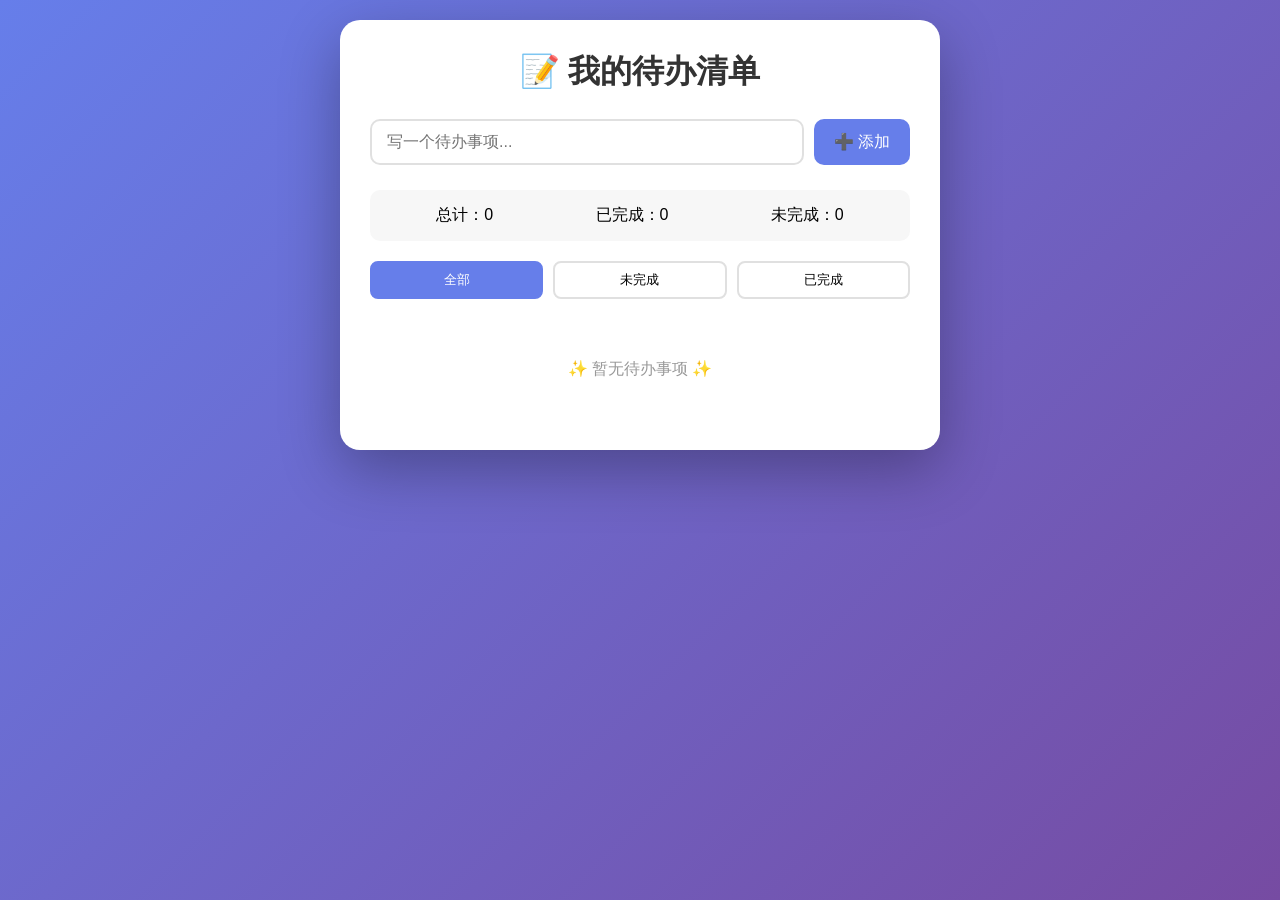
==== index.html @ 0700879c "第一次上传待办APP代码 完成待办列表的基础HTML/CSS/JS代码" ====
<!DOCTYPE html>
<html lang="zh-CN">
<head>
    <meta charset="UTF-8">
    <meta name="viewport" content="width=device-width, initial-scale=1.0">
    <title>我的待办清单</title>
    <link rel="stylesheet" href="style.css">
</head>
<body>
    <div class="container">
        <h1>📝 我的待办清单</h1>
        
        <!-- 输入区域 -->
        <div class="input-section">
            <input type="text" id="taskInput" placeholder="写一个待办事项...">
            <button id="addBtn">➕ 添加</button>
        </div>

        <!-- 统计区域 -->
        <div class="stats">
            <span>总计：<span id="totalCount">0</span></span>
            <span>已完成：<span id="completedCount">0</span></span>
            <span>未完成：<span id="uncompletedCount">0</span></span>
        </div>

        <!-- 筛选按钮 -->
        <div class="filter-buttons">
            <button class="filter-btn active" data-filter="all">全部</button>
            <button class="filter-btn" data-filter="active">未完成</button>
            <button class="filter-btn" data-filter="completed">已完成</button>
        </div>

        <!-- 待办列表 -->
        <ul id="todoList"></ul>
    </div>

    <script src="script.js"></script>
</body>
</html>
---- style.css ----
* {
    margin: 0;
    padding: 0;
    box-sizing: border-box;
}

body {
    font-family: -apple-system, BlinkMacSystemFont, 'Segoe UI', Roboto, sans-serif;
    background: linear-gradient(135deg, #667eea 0%, #764ba2 100%);
    min-height: 100vh;
    padding: 20px;
}

.container {
    max-width: 600px;
    margin: 0 auto;
    background: white;
    border-radius: 20px;
    padding: 30px;
    box-shadow: 0 20px 60px rgba(0,0,0,0.3);
}

h1 {
    text-align: center;
    color: #333;
    margin-bottom: 25px;
}

.input-section {
    display: flex;
    gap: 10px;
    margin-bottom: 25px;
}

#taskInput {
    flex: 1;
    padding: 12px 15px;
    border: 2px solid #e0e0e0;
    border-radius: 10px;
    font-size: 16px;
    transition: border-color 0.3s;
}

#taskInput:focus {
    outline: none;
    border-color: #667eea;
}

#addBtn {
    padding: 12px 20px;
    background: #667eea;
    color: white;
    border: none;
    border-radius: 10px;
    cursor: pointer;
    font-size: 16px;
    transition: background 0.3s;
}

#addBtn:hover {
    background: #5a67d8;
}

.stats {
    display: flex;
    justify-content: space-around;
    padding: 15px;
    background: #f7f7f7;
    border-radius: 10px;
    margin-bottom: 20px;
}

.filter-buttons {
    display: flex;
    gap: 10px;
    margin-bottom: 20px;
}

.filter-btn {
    flex: 1;
    padding: 8px;
    border: 2px solid #e0e0e0;
    background: white;
    border-radius: 8px;
    cursor: pointer;
    transition: all 0.3s;
}

.filter-btn.active {
    background: #667eea;
    color: white;
    border-color: #667eea;
}

#todoList {
    list-style: none;
}

.todo-item {
    display: flex;
    align-items: center;
    padding: 12px;
    background: #f9f9f9;
    margin-bottom: 10px;
    border-radius: 10px;
    transition: transform 0.2s;
}

.todo-item:hover {
    transform: translateX(5px);
}

.todo-item.completed {
    opacity: 0.6;
}

.todo-item.completed .todo-text {
    text-decoration: line-through;
}

.todo-checkbox {
    margin-right: 12px;
    width: 20px;
    height: 20px;
    cursor: pointer;
}

.todo-text {
    flex: 1;
    font-size: 16px;
}

.delete-btn {
    background: #ff4757;
    color: white;
    border: none;
    padding: 5px 12px;
    border-radius: 6px;
    cursor: pointer;
    font-size: 14px;
}

.delete-btn:hover {
    background: #ff3838;
}
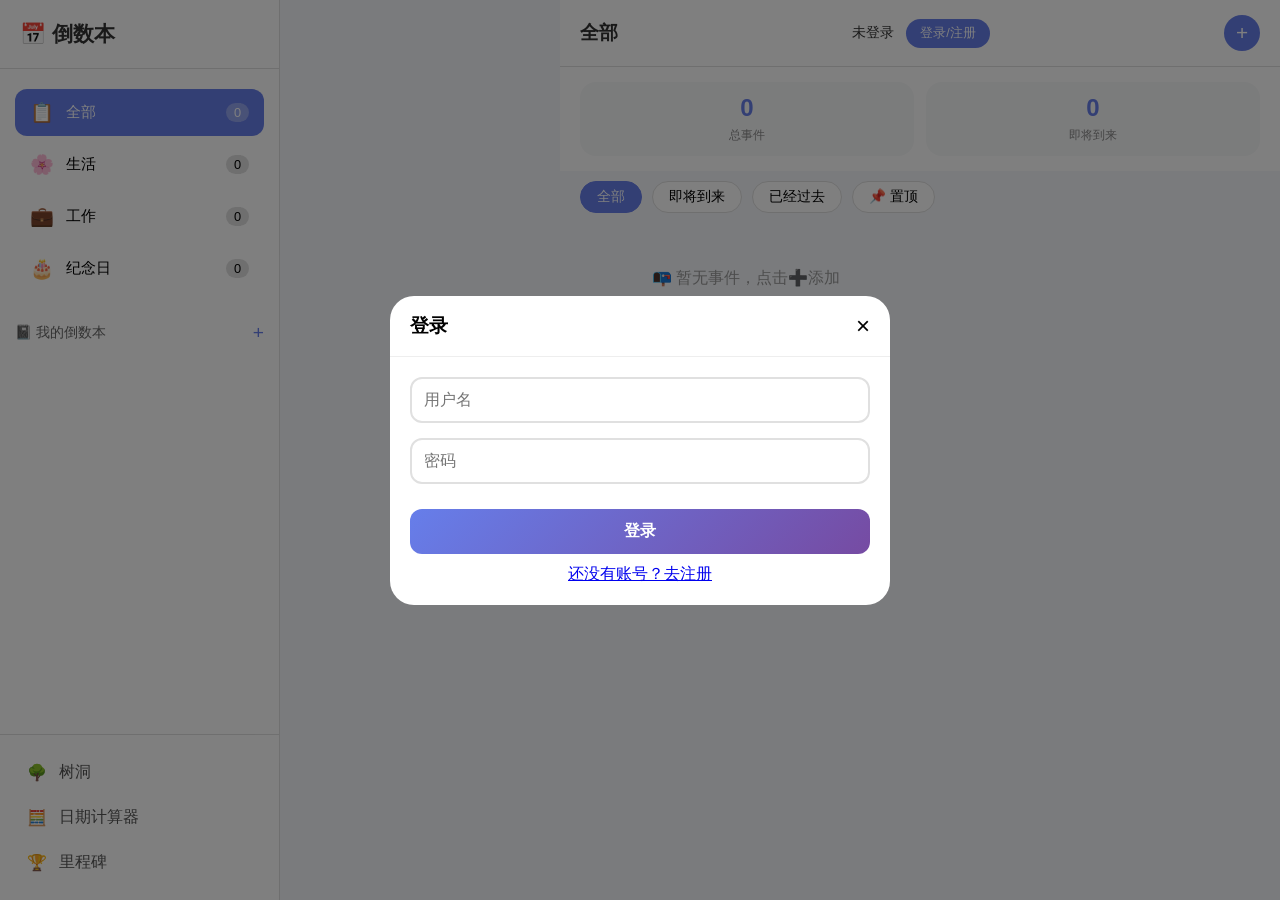
==== commit c19c764e: "Rename index6.html to index.html" ====
--- a/index.html
+++ b/index.html
@@ -2,38 +2,34 @@
 <html lang="zh-CN">
 <head>
     <meta charset="UTF-8">
-    <meta name="viewport" content="width=device-width, initial-scale=1.0">
-    <title>我的待办清单</title>
-    <link rel="stylesheet" href="style.css">
+    <meta name="viewport" content="width=device-width, initial-scale=1.0, user-scalable=yes">
+    <title>Days Matter Pro · 倒数日 + 树洞</title>
+    <link rel="stylesheet" href="style6.css">
 </head>
 <body>
-    <div class="container">
-        <h1>📝 我的待办清单</h1>
-        
-        <!-- 输入区域 -->
-        <div class="input-section">
-            <input type="text" id="taskInput" placeholder="写一个待办事项...">
-            <button id="addBtn">➕ 添加</button>
+<div class="app">
+    <div class="sidebar" id="sidebar">
+        <div class="sidebar-header"><h2>📅 倒数本</h2><button class="close-sidebar" id="closeSidebar">✕</button></div>
+        <div class="categories">
+            <div class="category-item active" data-category="all"><span class="category-icon">📋</span><span class="category-name">全部</span><span class="category-count" id="allCount">0</span></div>
+            <div class="category-item" data-category="life"><span class="category-icon">🌸</span><span class="category-name">生活</span><span class="category-count" id="lifeCount">0</span></div>
+            <div class="category-item" data-category="work"><span class="category-icon">💼</span><span class="category-name">工作</span><span class="category-count" id="workCount">0</span></div>
+            <div class="category-item" data-category="anniversary"><span class="category-icon">🎂</span><span class="category-name">纪念日</span><span class="category-count" id="anniversaryCount">0</span></div>
         </div>
-
-        <!-- 统计区域 -->
-        <div class="stats">
-            <span>总计：<span id="totalCount">0</span></span>
-            <span>已完成：<span id="completedCount">0</span></span>
-            <span>未完成：<span id="uncompletedCount">0</span></span>
-        </div>
-
-        <!-- 筛选按钮 -->
-        <div class="filter-buttons">
-            <button class="filter-btn active" data-filter="all">全部</button>
-            <button class="filter-btn" data-filter="active">未完成</button>
-            <button class="filter-btn" data-filter="completed">已完成</button>
-        </div>
-
-        <!-- 待办列表 -->
-        <ul id="todoList"></ul>
+        <div class="custom-notebooks"><div class="section-title"><span>📓 我的倒数本</span><button class="add-notebook-btn" id="addNotebookBtn">+</button></div><div id="notebookList" class="notebook-list"></div></div>
+        <div class="sidebar-footer"><div class="footer-item" id="showTreehole"><span>🌳</span><span>树洞</span></div><div class="footer-item" id="showCalculator"><span>🧮</span><span>日期计算器</span></div><div class="footer-item" id="showMilestones"><span>🏆</span><span>里程碑</span></div></div>
     </div>
-
-    <script src="script.js"></script>
+    <div class="main-content">
+        <div class="top-bar"><button class="menu-btn" id="menuBtn">☰</button><h1 id="currentCategoryTitle">全部</h1><div class="user-area"><span id="userGreeting" class="user-greeting"></span><button id="loginBtn" class="login-btn">登录/注册</button><button id="logoutBtn" class="logout-btn" style="display:none;">退出</button></div><button class="add-event-btn" id="openAddModalBtn">+</button></div>
+        <div id="countdownModule"><div class="stats-row"><div class="stat-mini"><div class="stat-mini-value" id="totalEvents">0</div><div class="stat-mini-label">总事件</div></div><div class="stat-mini"><div class="stat-mini-value" id="upcomingEvents">0</div><div class="stat-mini-label">即将到来</div></div></div><div class="filter-row"><button class="filter-chip active" data-status="all">全部</button><button class="filter-chip" data-status="upcoming">即将到来</button><button class="filter-chip" data-status="passed">已经过去</button><button class="filter-chip" data-status="pinned">📌 置顶</button></div><div id="eventsGrid" class="events-grid"></div></div>
+        <div id="treeholeModule" style="display: none;"><div class="treehole-container"><div class="treehole-header"><h2>🌳 树洞心声</h2><p>匿名倾诉，温暖回响</p></div><div id="treeholeLoginTip" class="login-tip" style="display:none;">🔒 请先登录，再分享你的心声或回复他人~</div><div class="post-form" id="treeholePostForm"><textarea id="treeholeContent" rows="3" placeholder="写下你的心声... (匿名发布)"></textarea><button id="publishPostBtn" class="publish-btn">🌱 发布心声</button></div><div id="postsList" class="posts-list"></div></div></div>
+        <div id="calculatorModule" style="display: none;"><div class="calculator-container"><h2>🧮 日期计算器</h2><div class="calculator-box"><div class="calc-field"><label>开始日期</label><input type="date" id="calcStartDate" class="calc-input"></div><div class="calc-field"><label>结束日期</label><input type="date" id="calcEndDate" class="calc-input"></div><button id="calcBtnPage" class="save-btn">📅 计算相差天数</button><div id="calcResultPage" class="calc-result-card" style="margin-top:15px;"></div></div></div></div>
+        <div id="milestonesModule" style="display: none;"><div class="milestones-container"><h2>🏆 我的里程碑</h2><div class="milestone-stats-page"><div class="milestone-card-page"><div class="milestone-number" id="totalDaysRecordPage">0</div><div class="milestone-label">累计事件数</div></div><div class="milestone-card-page"><div class="milestone-number" id="completedEventsCountPage">0</div><div class="milestone-label">已完成事件</div></div><div class="milestone-card-page"><div class="milestone-number" id="longestStreakPage">0</div><div class="milestone-label">最长连续打卡</div></div></div><div id="milestoneListPage" class="milestone-list-page"></div><div class="running-illustration"><p>✨ 继续奔跑，创造更多回忆 ✨</p></div></div></div>
+    </div>
+</div>
+<div id="eventModal" class="modal"><div class="modal-content"><div class="modal-header"><h3 id="modalTitle">添加新事件</h3><span class="close-modal">&times;</span></div><div class="modal-body"><input type="text" id="eventName" placeholder="事件名称" class="modal-input"><input type="date" id="eventDate" class="modal-input"><select id="eventCategory" class="modal-input"><option value="life">🌸 生活</option><option value="work">💼 工作</option><option value="anniversary">🎂 纪念日</option></select><select id="eventNotebook" class="modal-input"></select><div class="adv-toggle" id="advToggle"><span>⚙️ 高级选项</span><span class="adv-arrow">▼</span></div><div class="adv-panel" id="advPanel"><label class="adv-label"><input type="checkbox" id="eventPinned"> 📌 置顶</label><label class="adv-label"><span>🔄 重复</span><select id="eventRepeat"><option value="none">不重复</option><option value="daily">每天</option><option value="weekly">每周</option><option value="monthly">每月</option><option value="yearly">每年</option></select></label><label class="adv-label"><span>🎨 颜色</span><select id="eventColor"><option value="default">默认</option><option value="pink">粉色</option><option value="blue">蓝色</option><option value="orange">橙色</option><option value="green">绿色</option></select></label><label class="adv-label"><span>🖼️ 背景图片</span><input type="file" id="eventBgImage" accept="image/*"></label><div id="bgPreview" style="margin-top:5px;"></div></div><button id="saveEventBtn" class="save-btn">保存</button></div></div></div>
+<div id="notesModal" class="modal"><div class="modal-content"><div class="modal-header"><h3>📝 备注</h3><span class="close-modal">&times;</span></div><div class="modal-body"><div class="add-note-row"><input type="text" id="newNoteInput" placeholder="添加一条备注..."><button id="addNoteBtn">添加</button></div><ul id="notesList" class="notes-list"></ul></div></div></div>
+<div id="authModal" class="modal"><div class="modal-content"><div class="modal-header"><h3 id="authTitle">登录</h3><span class="close-modal">&times;</span></div><div class="modal-body"><input type="text" id="authUsername" placeholder="用户名" class="modal-input"><input type="password" id="authPassword" placeholder="密码" class="modal-input"><button id="authSubmitBtn" class="save-btn">登录</button><p style="margin-top:10px; text-align:center;"><a href="#" id="switchAuthMode">还没有账号？去注册</a></p></div></div></div>
+<script src="script6.js"></script>
 </body>
-</html>+</html>
--- a/style6.css
+++ b/style6.css
@@ -0,0 +1,865 @@
+* {
+    margin: 0;
+    padding: 0;
+    box-sizing: border-box;
+}
+
+body {
+    font-family: -apple-system, BlinkMacSystemFont, 'Segoe UI', 'PingFang SC', Roboto, sans-serif;
+    background: #f5f7fb;
+}
+
+.app {
+    display: flex;
+    min-height: 100vh;
+}
+
+/* ========== 侧边栏 ========== */
+.sidebar {
+    width: 280px;
+    background: white;
+    border-right: 1px solid #e0e0e0;
+    display: flex;
+    flex-direction: column;
+    position: fixed;
+    top: 0;
+    left: 0;
+    bottom: 0;
+    z-index: 100;
+    transform: translateX(-100%);
+    transition: transform 0.3s ease;
+}
+
+.sidebar.open {
+    transform: translateX(0);
+}
+
+.sidebar-header {
+    display: flex;
+    justify-content: space-between;
+    align-items: center;
+    padding: 20px;
+    border-bottom: 1px solid #e0e0e0;
+}
+
+.sidebar-header h2 {
+    font-size: 1.3rem;
+    color: #333;
+}
+
+.close-sidebar {
+    background: none;
+    border: none;
+    font-size: 1.3rem;
+    cursor: pointer;
+    color: #999;
+}
+
+.categories {
+    padding: 15px;
+}
+
+.category-item {
+    display: flex;
+    align-items: center;
+    padding: 12px 15px;
+    margin: 5px 0;
+    border-radius: 12px;
+    cursor: pointer;
+    transition: background 0.2s;
+}
+
+.category-item:hover {
+    background: #f0f0f0;
+}
+
+.category-item.active {
+    background: #667eea;
+    color: white;
+}
+
+.category-icon {
+    font-size: 1.2rem;
+    margin-right: 12px;
+}
+
+.category-name {
+    flex: 1;
+    font-size: 0.95rem;
+}
+
+.category-count {
+    font-size: 0.8rem;
+    background: #e0e0e0;
+    padding: 2px 8px;
+    border-radius: 20px;
+}
+
+.category-item.active .category-count {
+    background: rgba(255,255,255,0.3);
+}
+
+.custom-notebooks {
+    flex: 1;
+    padding: 0 15px;
+}
+
+.section-title {
+    display: flex;
+    justify-content: space-between;
+    align-items: center;
+    padding: 10px 0;
+    color: #666;
+    font-size: 0.85rem;
+}
+
+.add-notebook-btn {
+    background: none;
+    border: none;
+    font-size: 1.2rem;
+    cursor: pointer;
+    color: #667eea;
+}
+
+.notebook-list {
+    margin-top: 5px;
+}
+
+.notebook-item {
+    display: flex;
+    align-items: center;
+    padding: 10px 12px;
+    margin: 3px 0;
+    border-radius: 10px;
+    cursor: pointer;
+    transition: background 0.2s;
+}
+
+.notebook-item:hover {
+    background: #f0f0f0;
+}
+
+.notebook-item.active {
+    background: #e8e8e8;
+    font-weight: 500;
+}
+
+.notebook-name {
+    flex: 1;
+    font-size: 0.9rem;
+}
+
+.delete-notebook {
+    background: none;
+    border: none;
+    color: #ff4757;
+    cursor: pointer;
+    font-size: 1rem;
+    display: none;
+}
+
+.notebook-item:hover .delete-notebook {
+    display: inline-block;
+}
+
+.sidebar-footer {
+    padding: 15px;
+    border-top: 1px solid #e0e0e0;
+}
+
+.footer-item {
+    display: flex;
+    align-items: center;
+    gap: 12px;
+    padding: 12px;
+    border-radius: 10px;
+    cursor: pointer;
+    color: #555;
+}
+
+.footer-item:hover {
+    background: #f0f0f0;
+}
+
+/* ========== 主内容区 ========== */
+.main-content {
+    flex: 1;
+    margin-left: 0;
+    transition: margin-left 0.3s;
+    padding-bottom: 20px;
+}
+
+@media (min-width: 768px) {
+    .sidebar {
+        transform: translateX(0);
+        position: relative;
+    }
+    .main-content {
+        margin-left: 280px;
+    }
+    .menu-btn {
+        display: none;
+    }
+    .close-sidebar {
+        display: none;
+    }
+}
+
+.top-bar {
+    background: white;
+    padding: 15px 20px;
+    display: flex;
+    justify-content: space-between;
+    align-items: center;
+    border-bottom: 1px solid #e0e0e0;
+    position: sticky;
+    top: 0;
+    z-index: 10;
+}
+
+.menu-btn {
+    background: none;
+    border: none;
+    font-size: 1.5rem;
+    cursor: pointer;
+}
+
+.top-bar h1 {
+    font-size: 1.2rem;
+    color: #333;
+}
+
+.user-area {
+    display: flex;
+    align-items: center;
+    gap: 12px;
+}
+
+.login-btn {
+    background: #667eea;
+    color: white;
+    border: none;
+    padding: 6px 14px;
+    border-radius: 30px;
+    font-size: 0.8rem;
+    cursor: pointer;
+}
+
+.user-greeting {
+    font-size: 0.85rem;
+    color: #333;
+}
+
+.logout-btn {
+    background: #ddd;
+    border: none;
+    padding: 4px 10px;
+    border-radius: 20px;
+    cursor: pointer;
+}
+
+.add-event-btn {
+    background: #667eea;
+    color: white;
+    border: none;
+    width: 36px;
+    height: 36px;
+    border-radius: 50%;
+    font-size: 1.3rem;
+    cursor: pointer;
+    display: flex;
+    align-items: center;
+    justify-content: center;
+}
+
+.stats-row {
+    display: flex;
+    gap: 12px;
+    padding: 15px 20px;
+    background: white;
+    margin-bottom: 10px;
+}
+
+.stat-mini {
+    flex: 1;
+    background: #f8f9fa;
+    border-radius: 16px;
+    padding: 12px;
+    text-align: center;
+}
+
+.stat-mini-value {
+    font-size: 1.5rem;
+    font-weight: bold;
+    color: #667eea;
+}
+
+.stat-mini-label {
+    font-size: 0.75rem;
+    color: #888;
+    margin-top: 5px;
+}
+
+.filter-row {
+    display: flex;
+    gap: 10px;
+    padding: 0 20px 15px;
+    flex-wrap: wrap;
+}
+
+.filter-chip {
+    padding: 6px 16px;
+    background: white;
+    border: 1px solid #e0e0e0;
+    border-radius: 30px;
+    font-size: 0.85rem;
+    cursor: pointer;
+    transition: all 0.2s;
+}
+
+.filter-chip.active {
+    background: #667eea;
+    color: white;
+    border-color: #667eea;
+}
+
+.events-grid {
+    display: grid;
+    grid-template-columns: repeat(auto-fill, minmax(320px, 1fr));
+    gap: 16px;
+    padding: 0 20px;
+}
+
+.event-card {
+    background: white;
+    border-radius: 20px;
+    padding: 18px;
+    transition: transform 0.2s, box-shadow 0.2s;
+    box-shadow: 0 2px 8px rgba(0,0,0,0.05);
+    cursor: pointer;
+    position: relative;
+    background-size: cover;
+    background-position: center;
+    background-blend-mode: overlay;
+}
+
+.event-card:hover {
+    transform: translateY(-3px);
+    box-shadow: 0 8px 20px rgba(0,0,0,0.1);
+}
+
+.event-card.pinned {
+    border-left: 4px solid #ffa502;
+}
+
+.event-card.theme-pink { background-color: rgba(255,240,245,0.85); background-blend-mode: overlay; }
+.event-card.theme-blue { background-color: rgba(232,244,255,0.85); background-blend-mode: overlay; }
+.event-card.theme-orange { background-color: rgba(255,245,230,0.85); background-blend-mode: overlay; }
+.event-card.theme-green { background-color: rgba(232,248,240,0.85); background-blend-mode: overlay; }
+
+.card-header {
+    display: flex;
+    justify-content: space-between;
+    align-items: flex-start;
+    margin-bottom: 12px;
+}
+.event-name {
+    font-weight: 600;
+    font-size: 1rem;
+    color: #333;
+    text-shadow: 0 1px 0 rgba(255,255,255,0.5);
+}
+.event-badges {
+    display: flex;
+    gap: 5px;
+}
+.badge-category {
+    font-size: 0.7rem;
+    padding: 2px 8px;
+    border-radius: 20px;
+    background: rgba(0,0,0,0.05);
+}
+.badge-pinned {
+    font-size: 0.7rem;
+    padding: 2px 6px;
+    border-radius: 20px;
+    background: #ffa502;
+    color: white;
+}
+.days-area {
+    text-align: center;
+    margin: 15px 0;
+}
+.days-number {
+    font-size: 3rem;
+    font-weight: bold;
+    background: linear-gradient(135deg, #667eea, #764ba2);
+    background-clip: text;
+    -webkit-background-clip: text;
+    -webkit-text-fill-color: transparent;
+    line-height: 1;
+}
+.days-number.urgent {
+    background: linear-gradient(135deg, #ff4757, #ff6b81);
+    background-clip: text;
+    -webkit-background-clip: text;
+}
+.days-label {
+    font-size: 0.85rem;
+    color: #888;
+    margin-top: 5px;
+}
+.event-date {
+    text-align: center;
+    font-size: 0.75rem;
+    color: #aaa;
+    margin-bottom: 12px;
+}
+.notes-preview {
+    background: rgba(0,0,0,0.03);
+    border-radius: 12px;
+    padding: 8px;
+    margin: 10px 0;
+    font-size: 0.75rem;
+    color: #666;
+}
+.card-footer {
+    display: flex;
+    justify-content: space-between;
+    align-items: center;
+    margin-top: 12px;
+    padding-top: 10px;
+    border-top: 1px solid rgba(0,0,0,0.1);
+}
+.complete-area {
+    display: flex;
+    align-items: center;
+    gap: 6px;
+}
+.card-actions {
+    display: flex;
+    gap: 8px;
+}
+.icon-action {
+    background: none;
+    border: none;
+    font-size: 1rem;
+    cursor: pointer;
+    padding: 4px;
+    border-radius: 6px;
+}
+
+/* 模态框通用 */
+.modal {
+    display: none;
+    position: fixed;
+    top: 0;
+    left: 0;
+    width: 100%;
+    height: 100%;
+    background: rgba(0,0,0,0.5);
+    z-index: 200;
+    justify-content: center;
+    align-items: center;
+}
+.modal.show {
+    display: flex;
+}
+.modal-content {
+    background: white;
+    border-radius: 24px;
+    width: 90%;
+    max-width: 500px;
+    max-height: 85vh;
+    overflow: auto;
+}
+.modal-header {
+    display: flex;
+    justify-content: space-between;
+    align-items: center;
+    padding: 16px 20px;
+    border-bottom: 1px solid #eee;
+}
+.close-modal {
+    font-size: 1.5rem;
+    cursor: pointer;
+}
+.modal-body {
+    padding: 20px;
+}
+.modal-input {
+    width: 100%;
+    padding: 12px;
+    margin-bottom: 15px;
+    border: 2px solid #e0e0e0;
+    border-radius: 12px;
+    font-size: 1rem;
+}
+.save-btn {
+    width: 100%;
+    padding: 12px;
+    background: linear-gradient(135deg, #667eea, #764ba2);
+    color: white;
+    border: none;
+    border-radius: 12px;
+    font-size: 1rem;
+    font-weight: bold;
+    cursor: pointer;
+    margin-top: 10px;
+}
+.adv-toggle {
+    display: flex;
+    justify-content: space-between;
+    padding: 10px 0;
+    color: #667eea;
+    cursor: pointer;
+}
+.adv-panel {
+    display: none;
+    padding: 10px 0;
+}
+.adv-panel.show {
+    display: block;
+}
+.adv-label {
+    display: flex;
+    align-items: center;
+    gap: 10px;
+    margin-bottom: 12px;
+    flex-wrap: wrap;
+}
+.add-note-row {
+    display: flex;
+    gap: 10px;
+    margin-bottom: 20px;
+}
+.add-note-row input {
+    flex: 1;
+    padding: 10px;
+    border: 2px solid #e0e0e0;
+    border-radius: 10px;
+}
+.add-note-row button {
+    padding: 10px 16px;
+    background: #667eea;
+    color: white;
+    border: none;
+    border-radius: 10px;
+    cursor: pointer;
+}
+.notes-list {
+    list-style: none;
+}
+.note-item {
+    display: flex;
+    justify-content: space-between;
+    align-items: center;
+    padding: 10px;
+    background: #f9f9f9;
+    border-radius: 10px;
+    margin-bottom: 8px;
+}
+.delete-note {
+    background: none;
+    border: none;
+    color: #ff4757;
+    cursor: pointer;
+}
+.empty-state {
+    text-align: center;
+    padding: 40px;
+    color: #999;
+}
+
+/* 树洞模块 */
+.treehole-container {
+    max-width: 800px;
+    margin: 0 auto;
+    padding: 20px;
+    background: #faf7f0;
+    min-height: calc(100vh - 70px);
+}
+.treehole-header {
+    text-align: center;
+    margin-bottom: 30px;
+}
+.treehole-header h2 {
+    font-size: 2rem;
+    color: #5d3a1a;
+}
+.post-form {
+    background: #fff9ef;
+    border-radius: 40px;
+    padding: 20px;
+    margin-bottom: 30px;
+    border: 1px solid #e0c8a0;
+}
+.post-form textarea {
+    width: 100%;
+    padding: 15px;
+    border: 2px solid #e0c8a0;
+    border-radius: 30px;
+    font-size: 1rem;
+    resize: vertical;
+}
+.publish-btn {
+    margin-top: 15px;
+    background: #8b5a2b;
+    color: white;
+    border: none;
+    padding: 10px 25px;
+    border-radius: 40px;
+    cursor: pointer;
+}
+.post-card {
+    background: #fffdf7;
+    border-radius: 30px;
+    margin-bottom: 25px;
+    padding: 20px;
+    border-left: 8px solid #b97f3a;
+    position: relative;
+}
+.post-header {
+    display: flex;
+    justify-content: space-between;
+    align-items: center;
+    margin-bottom: 12px;
+    border-bottom: 1px dashed #eeddbb;
+    padding-bottom: 8px;
+    flex-wrap: wrap;
+    gap: 8px;
+}
+.post-anon {
+    font-weight: bold;
+    background: #f0e4cc;
+    padding: 2px 12px;
+    border-radius: 30px;
+}
+.post-time {
+    color: #a0845c;
+    font-size: 0.8rem;
+}
+.post-content {
+    font-size: 1rem;
+    margin: 15px 0;
+    color: #3e2a1f;
+    white-space: pre-wrap;
+}
+.post-actions {
+    display: flex;
+    gap: 12px;
+    align-items: center;
+    flex-wrap: wrap;
+}
+.reply-btn, .like-post-btn {
+    background: none;
+    border: none;
+    cursor: pointer;
+    font-size: 0.9rem;
+    display: inline-flex;
+    align-items: center;
+    gap: 4px;
+}
+.reply-btn {
+    color: #8b5a2b;
+}
+.like-post-btn {
+    color: #e07c3c;
+    transition: transform 0.1s;
+}
+.like-post-btn.liked {
+    color: #e84118;
+}
+.like-post-btn:hover {
+    transform: scale(1.05);
+}
+.delete-post-btn {
+    background: none;
+    border: none;
+    color: #ff6b6b;
+    cursor: pointer;
+    font-size: 0.8rem;
+    padding: 4px 8px;
+    border-radius: 20px;
+}
+.delete-post-btn:hover {
+    background: #ffe0e0;
+}
+.reply-btn.disabled-reply {
+    color: #ccc;
+    cursor: not-allowed;
+}
+.replies-area {
+    margin-top: 15px;
+    padding-top: 12px;
+    border-top: 1px solid #eeddbb;
+}
+.reply-item {
+    background: #fef8ef;
+    border-radius: 25px;
+    padding: 12px 15px;
+    margin-bottom: 12px;
+    position: relative;
+}
+.reply-header {
+    display: flex;
+    justify-content: space-between;
+    align-items: center;
+    margin-bottom: 6px;
+    font-size: 0.8rem;
+    flex-wrap: wrap;
+    gap: 6px;
+}
+.reply-right-actions {
+    display: flex;
+    align-items: center;
+    gap: 12px;
+}
+.like-reply-btn {
+    background: none;
+    border: none;
+    cursor: pointer;
+    font-size: 0.9rem;
+    display: flex;
+    align-items: center;
+    gap: 4px;
+    color: #e07c3c;
+    transition: transform 0.1s;
+}
+.like-reply-btn:hover {
+    transform: scale(1.05);
+}
+.like-reply-btn.liked {
+    color: #e84118;
+}
+.delete-reply-btn {
+    background: none;
+    border: none;
+    color: #ff6b6b;
+    cursor: pointer;
+    font-size: 0.7rem;
+    padding: 2px 6px;
+    border-radius: 16px;
+}
+.delete-reply-btn:hover {
+    background: #ffe0e0;
+}
+.reply-form {
+    display: flex;
+    gap: 10px;
+    margin-top: 12px;
+}
+.reply-input {
+    flex: 1;
+    padding: 8px 12px;
+    border: 1px solid #e0c8a0;
+    border-radius: 30px;
+}
+.reply-submit {
+    background: #b97f3a;
+    color: white;
+    border: none;
+    border-radius: 30px;
+    padding: 8px 16px;
+    cursor: pointer;
+}
+.login-tip {
+    background: #fef2e0;
+    border-radius: 30px;
+    padding: 12px 20px;
+    text-align: center;
+    color: #b97f3a;
+    margin-bottom: 20px;
+}
+.calculator-container, .milestones-container {
+    max-width: 600px;
+    margin: 0 auto;
+    background: white;
+    border-radius: 40px;
+    padding: 30px;
+    text-align: center;
+}
+.calc-field {
+    margin-bottom: 20px;
+    text-align: left;
+}
+.calc-field label {
+    display: block;
+    margin-bottom: 8px;
+    font-weight: 500;
+}
+.calc-input {
+    width: 100%;
+    padding: 12px;
+    border: 2px solid #e0e0e0;
+    border-radius: 30px;
+}
+.calc-result-card {
+    margin-top: 20px;
+    padding: 15px;
+    background: #f0f0f0;
+    border-radius: 30px;
+    font-weight: bold;
+}
+.milestone-stats-page {
+    display: flex;
+    gap: 15px;
+    justify-content: center;
+    margin-bottom: 30px;
+    flex-wrap: wrap;
+}
+.milestone-card-page {
+    background: #f0f0f0;
+    border-radius: 30px;
+    padding: 15px;
+    text-align: center;
+    flex: 1;
+}
+.milestone-number {
+    font-size: 2rem;
+    font-weight: bold;
+    color: #ffa502;
+}
+.milestone-list-page {
+    max-height: 350px;
+    overflow-y: auto;
+    margin: 20px 0;
+    text-align: left;
+}
+.milestone-item {
+    background: #fef8ef;
+    border-radius: 20px;
+    padding: 12px 18px;
+    margin-bottom: 12px;
+    border-left: 4px solid #ffa502;
+    font-size: 0.9rem;
+    display: flex;
+    justify-content: space-between;
+    align-items: center;
+    flex-wrap: wrap;
+    gap: 8px;
+}
+.milestone-name {
+    font-weight: 500;
+    color: #3e2a1f;
+}
+.milestone-time {
+    font-size: 0.75rem;
+    color: #8b5a2b;
+    background: #fff0e0;
+    padding: 4px 10px;
+    border-radius: 30px;
+}
+.running-illustration {
+    text-align: center;
+    margin-top: 20px;
+    color: #8b5a2b;
+}
+.bg-preview {
+    max-width: 100%;
+    height: 60px;
+    object-fit: cover;
+    border-radius: 12px;
+    margin-top: 5px;
+    border: 1px solid #ddd;
+}
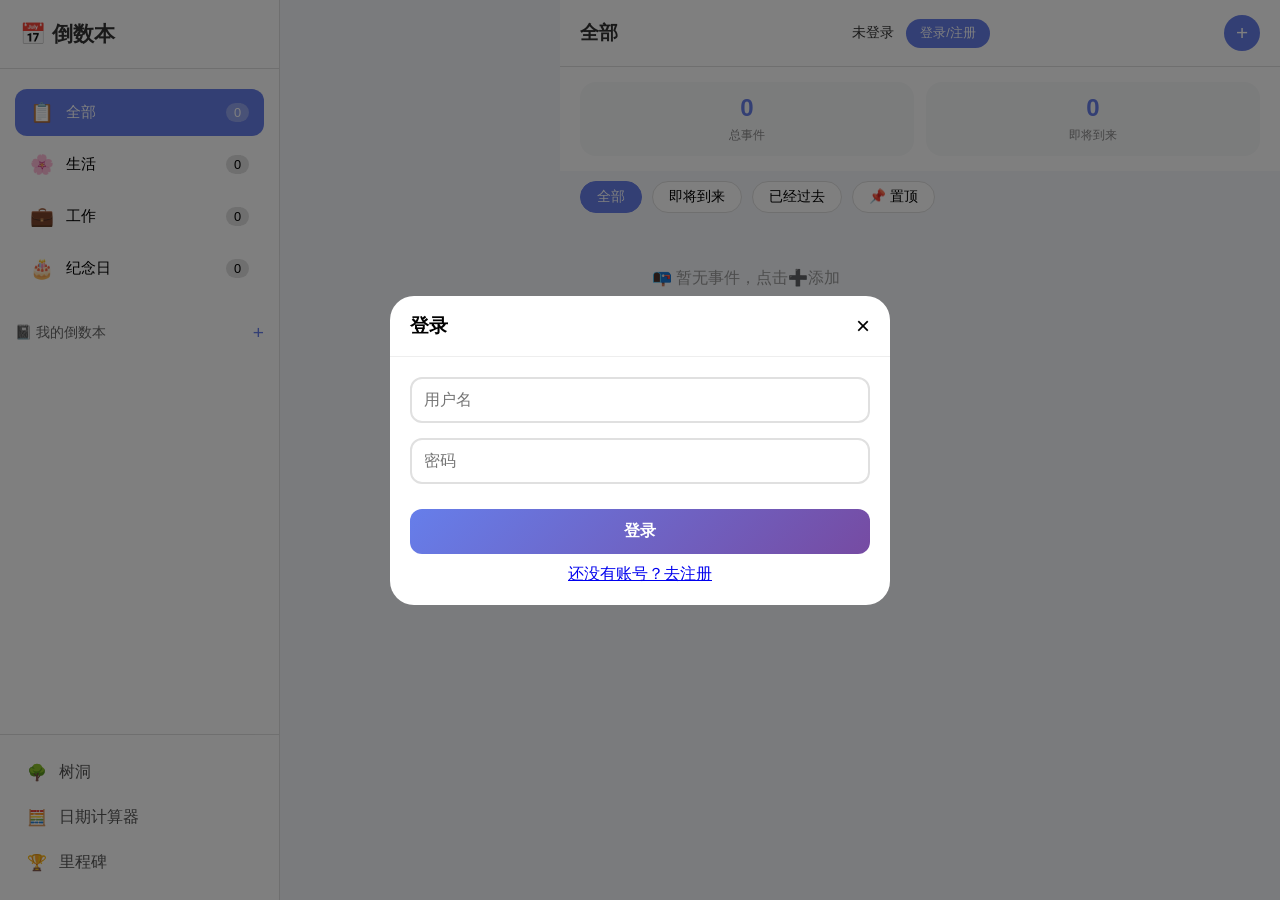
==== commit 713a5da3: "Update index.html" ====
--- a/index.html
+++ b/index.html
@@ -33,3 +33,4 @@
 <script src="script6.js"></script>
 </body>
 </html>
+<!-- 触发部署 -->
